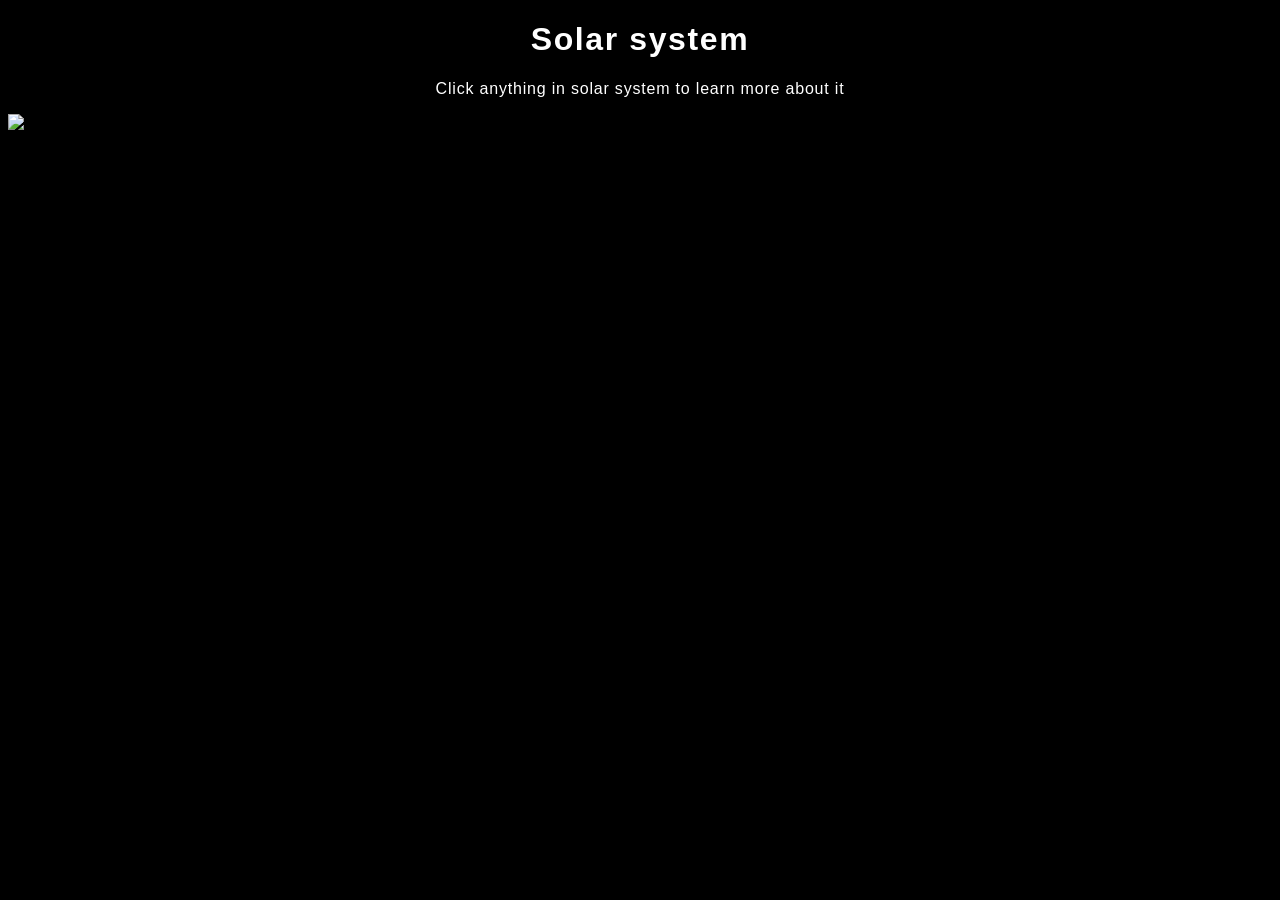
==== index.html @ 2ba59844 "added images to their respective pages" ====
<!DOCTYPE html>
<html lang="en">
<head>  
    <meta charset="UTF-8">
    <meta name="viewport" content="width=device-width, initial-scale=1.0">
    <title>Solar system</title>
    <link rel="stylesheet" href="styles.css">
    <link rel="icon" type="image/x-icon" href="image/favicon.ico">
</head>
<body>
    <h1>Solar system</h1>
    <p>Click anything in solar system to learn more about it</p>
    <img src="image/solar_system.png" alt="Map of the solar system" usemap="#solar-system" id="solar-system-img">

<map name="solar-system" id="solar-system">
    <area target="_self" alt="Sun" title="Sun" href="solar_system/sun.html" data-coords="1706,2096,1187" shape="circle">
    <area target="_self" alt="Earth" title="Earth" href="solar_system/earth.html" data-coords="3610,1429,245" shape="circle">
    <area target="_self" alt="Moon" title="Moon" href="solar_system/moon.html" data-coords="3948,1814,132" shape="circle">
    <area target="_self" alt="Jupiter" title="Jupiter" href="solar_system/jupiter.html" data-coords="4863,1354,557" shape="circle">
    <area target="_self" alt="Mercury" title="Mercury" href="solar_system/mercury.html" data-coords="3225,572,154" shape="circle">
    <area target="_self" alt="Venus" title="Venus" href="solar_system/venus.html" data-coords="3948,733,220" shape="circle">
    <area target="_self" alt="Mars" title="Mars" href="solar_system/mars.html" data-coords="3579,2600,199" shape="circle">
    <area target="_self" alt="Saturn" title="Saturn" href="solar_system/saturn.html" data-coords="4767,2563,410" shape="circle">
    <area target="_self" alt="Uranus" title="Uranus" href="solar_system/uranus.html" data-coords="3610,3399,312" shape="circle">
    <area target="_self" alt="Neptune" title="Neptune" href="solar_system/neptune.html" data-coords="4639,3488,302" shape="circle">
    <area target="_self" alt="Pluto" title="Pluto" href="solar_system/pluto.html" data-coords="5383,3296,110" shape="circle">
</map>

<script>
    (function () {
        var img = document.getElementById('solar-system-img');
        var areas = document.querySelectorAll('map#solar-system area');

        function scaleMap() {
            if (!img.naturalWidth) return;
            var scale = img.clientWidth / img.naturalWidth;
            areas.forEach(function (area) {
                var base = area.dataset.coords.split(',').map(Number);
                area.coords = base.map(function (n) { return Math.round(n * scale); }).join(',');
            });
        }

        if (img.complete) {
            scaleMap();
        } else {
            img.addEventListener('load', scaleMap);
        }
        window.addEventListener('resize', scaleMap);
    })();
</script>
</body>
---- styles.css ----
body {
    background-color: black;
    background-repeat:repeat;
    background-position: center;
    background-size: cover;
    
}
h1, h2, p {
    text-align: center;
    color: white;
    font-family: 'Orbitron', sans-serif;
    letter-spacing: 0.05em;
}

img {
    display: block;
    max-width: 100%;
    height: auto;
    margin: 1rem auto;
}
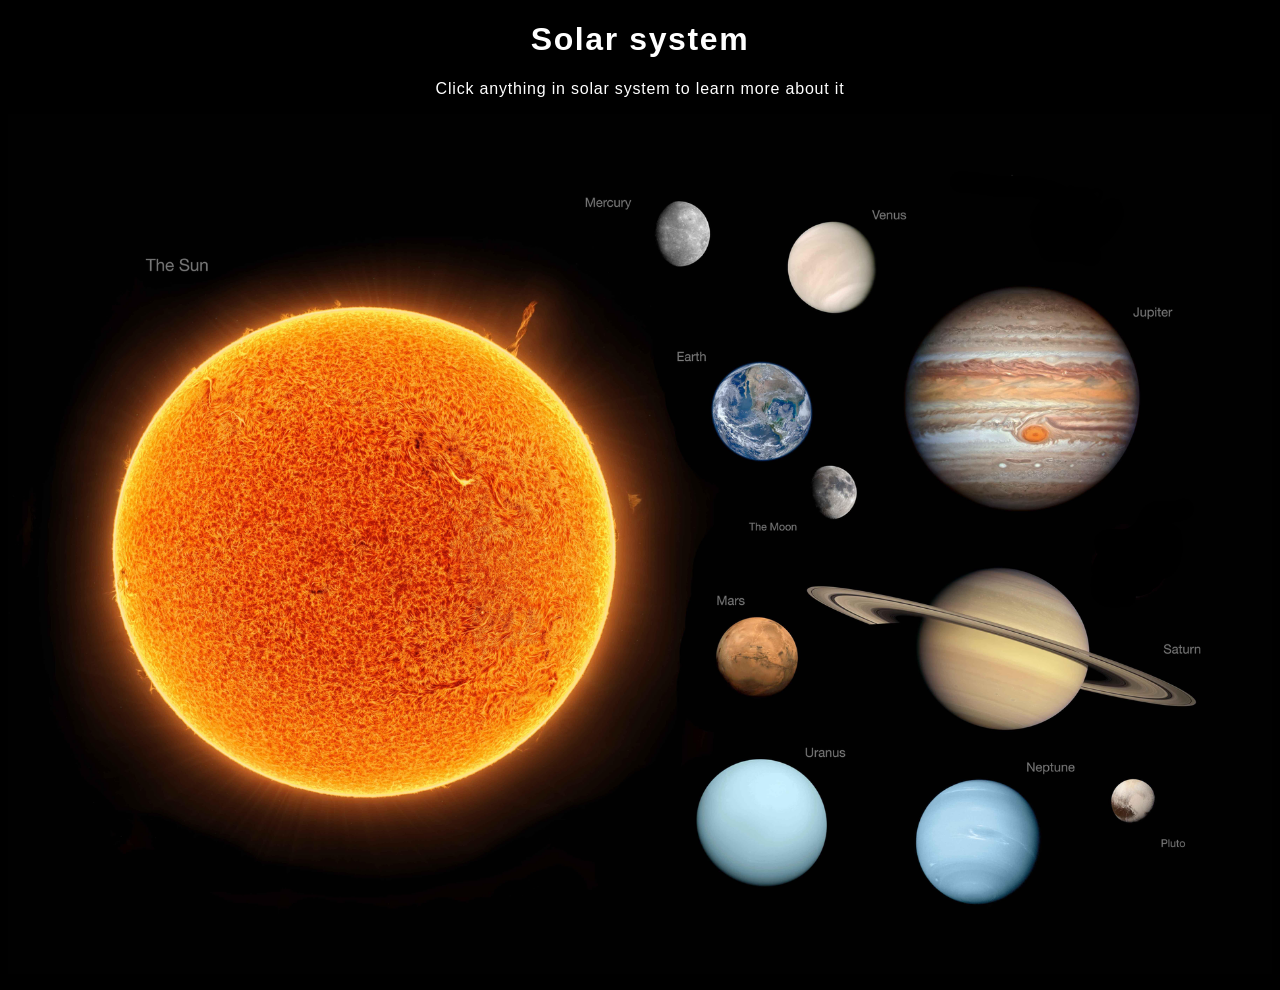
==== commit e0de1cb0: "changed planet image size, added home page button" ====
--- a/index.html
+++ b/index.html
@@ -13,17 +13,17 @@
     <img src="image/solar_system.png" alt="Map of the solar system" usemap="#solar-system" id="solar-system-img">
 
 <map name="solar-system" id="solar-system">
-    <area target="_self" alt="Sun" title="Sun" href="solar_system/sun.html" data-coords="1706,2096,1187" shape="circle">
-    <area target="_self" alt="Earth" title="Earth" href="solar_system/earth.html" data-coords="3610,1429,245" shape="circle">
-    <area target="_self" alt="Moon" title="Moon" href="solar_system/moon.html" data-coords="3948,1814,132" shape="circle">
-    <area target="_self" alt="Jupiter" title="Jupiter" href="solar_system/jupiter.html" data-coords="4863,1354,557" shape="circle">
-    <area target="_self" alt="Mercury" title="Mercury" href="solar_system/mercury.html" data-coords="3225,572,154" shape="circle">
-    <area target="_self" alt="Venus" title="Venus" href="solar_system/venus.html" data-coords="3948,733,220" shape="circle">
-    <area target="_self" alt="Mars" title="Mars" href="solar_system/mars.html" data-coords="3579,2600,199" shape="circle">
-    <area target="_self" alt="Saturn" title="Saturn" href="solar_system/saturn.html" data-coords="4767,2563,410" shape="circle">
-    <area target="_self" alt="Uranus" title="Uranus" href="solar_system/uranus.html" data-coords="3610,3399,312" shape="circle">
-    <area target="_self" alt="Neptune" title="Neptune" href="solar_system/neptune.html" data-coords="4639,3488,302" shape="circle">
-    <area target="_self" alt="Pluto" title="Pluto" href="solar_system/pluto.html" data-coords="5383,3296,110" shape="circle">
+    <area target="_self" alt="Sun" title="Sun" href="solar_system/sun.html" data-coords="541,664,376" shape="circle">
+    <area target="_self" alt="Earth" title="Earth" href="solar_system/earth.html" data-coords="1144,453,78" shape="circle">
+    <area target="_self" alt="Moon" title="Moon" href="solar_system/moon.html" data-coords="1251,575,42" shape="circle">
+    <area target="_self" alt="Jupiter" title="Jupiter" href="solar_system/jupiter.html" data-coords="1541,429,176" shape="circle">
+    <area target="_self" alt="Mercury" title="Mercury" href="solar_system/mercury.html" data-coords="1022,181,49" shape="circle">
+    <area target="_self" alt="Venus" title="Venus" href="solar_system/venus.html" data-coords="1251,232,70" shape="circle">
+    <area target="_self" alt="Mars" title="Mars" href="solar_system/mars.html" data-coords="1134,824,63" shape="circle">
+    <area target="_self" alt="Saturn" title="Saturn" href="solar_system/saturn.html" data-coords="1510,812,130" shape="circle">
+    <area target="_self" alt="Uranus" title="Uranus" href="solar_system/uranus.html" data-coords="1144,1077,99" shape="circle">
+    <area target="_self" alt="Neptune" title="Neptune" href="solar_system/neptune.html" data-coords="1470,1105,96" shape="circle">
+    <area target="_self" alt="Pluto" title="Pluto" href="solar_system/pluto.html" data-coords="1706,1044,35" shape="circle">
 </map>
 
 <script>
--- a/styles.css
+++ b/styles.css
@@ -19,3 +19,16 @@
     margin: 1rem auto;
 }
 
+img.planet {
+    width: 626px;
+    max-width: 100%;
+    aspect-ratio: 1 / 1;
+    height: auto;
+    object-fit: contain;
+}
+
+a {
+    text-align: left;
+    color: white;
+    font-family: 'Orbitron', sans-serif;
+}
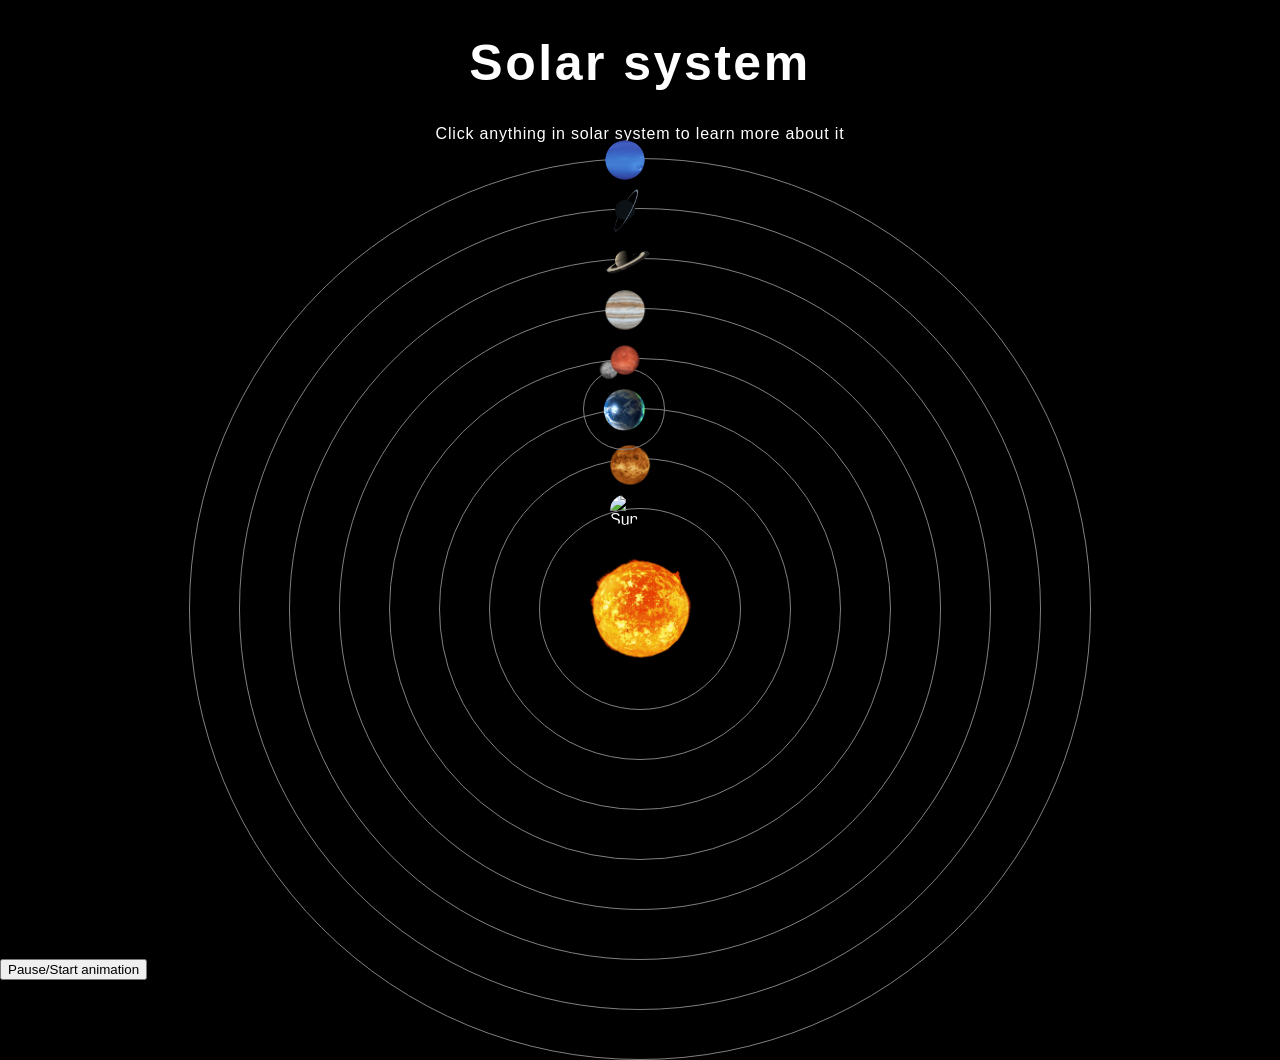
==== commit 13cca9c5: "index file now has solar system animation" ====
--- a/index.html
+++ b/index.html
@@ -10,42 +10,80 @@
 <body>
     <h1>Solar system</h1>
     <p>Click anything in solar system to learn more about it</p>
-    <img src="image/solar_system.png" alt="Map of the solar system" usemap="#solar-system" id="solar-system-img">
 
-<map name="solar-system" id="solar-system">
-    <area target="_self" alt="Sun" title="Sun" href="solar_system/sun.html" data-coords="541,664,376" shape="circle">
-    <area target="_self" alt="Earth" title="Earth" href="solar_system/earth.html" data-coords="1144,453,78" shape="circle">
-    <area target="_self" alt="Moon" title="Moon" href="solar_system/moon.html" data-coords="1251,575,42" shape="circle">
-    <area target="_self" alt="Jupiter" title="Jupiter" href="solar_system/jupiter.html" data-coords="1541,429,176" shape="circle">
-    <area target="_self" alt="Mercury" title="Mercury" href="solar_system/mercury.html" data-coords="1022,181,49" shape="circle">
-    <area target="_self" alt="Venus" title="Venus" href="solar_system/venus.html" data-coords="1251,232,70" shape="circle">
-    <area target="_self" alt="Mars" title="Mars" href="solar_system/mars.html" data-coords="1134,824,63" shape="circle">
-    <area target="_self" alt="Saturn" title="Saturn" href="solar_system/saturn.html" data-coords="1510,812,130" shape="circle">
-    <area target="_self" alt="Uranus" title="Uranus" href="solar_system/uranus.html" data-coords="1144,1077,99" shape="circle">
-    <area target="_self" alt="Neptune" title="Neptune" href="solar_system/neptune.html" data-coords="1470,1105,96" shape="circle">
-    <area target="_self" alt="Pluto" title="Pluto" href="solar_system/pluto.html" data-coords="1706,1044,35" shape="circle">
-</map>
+    <div class="solar-system">
 
-<script>
-    (function () {
-        var img = document.getElementById('solar-system-img');
-        var areas = document.querySelectorAll('map#solar-system area');
+        <div class="sun">
+            <a href="solar_system\sun.html">
+                <img src="image\animations\sun.webp" alt="Sun" class="sun">
+            </a>
+        </div>
 
-        function scaleMap() {
-            if (!img.naturalWidth) return;
-            var scale = img.clientWidth / img.naturalWidth;
-            areas.forEach(function (area) {
-                var base = area.dataset.coords.split(',').map(Number);
-                area.coords = base.map(function (n) { return Math.round(n * scale); }).join(',');
-            });
-        }
+        <div class="orbit mercury-orbit">
+            <a href="solar_system\mercury.html">
+                <img src="image\animations\mercury.webp" alt="Sun" class="index-planet" height="30px" width="30px">        
+            </a>
+        </div>
 
-        if (img.complete) {
-            scaleMap();
-        } else {
-            img.addEventListener('load', scaleMap);
-        }
-        window.addEventListener('resize', scaleMap);
-    })();
-</script>
+        <div class="orbit venus-orbit">
+            <a href="solar_system\venus.html">
+                <img src="image\animations\venus.webp" alt="Venus" class="index-planet"  height="55px" width="55px">        
+            </a>
+        </div>
+
+        <div class="orbit earth-orbit">
+            <a href="href="solar_system\earth.html">
+                <img src="image\animations\earth.webp" alt="Earth" class="index-planet" height="55px" width="55px">        
+            </a>
+
+            <div class="orbit moon-orbit">
+                <a href="solar_system\moon.html">
+                    <img src="image\animations\moon.webp" alt="Moon" class="index-planet" height="30px" width="30px">
+                </a>
+            </div>
+        </div>
+        
+        <div class="orbit mars-orbit">
+            <a href="solar_system\mars.html">
+                <img src="image\animations\mars.webp" alt="Mars" class="index-planet" height="55px" width="55px">        
+            </a>
+        </div>
+
+        <div class="orbit jupiter-orbit">
+            <a href="solar_system\jupiter.html">
+                <img src="image\animations\jupiter.webp" alt="Jupiter" class="index-planet" height="55px" width="55px">        
+            </a>
+        </div>
+
+        <div class="orbit saturn-orbit">
+            <a href="solar_system\saturn.html">
+                <img src="image\animations\saturn.webp" alt="Saturn" class="index-planet" height="55px" width="55px">        
+            </a>
+        </div>
+
+        <div class="orbit uranus-orbit">
+            <a href="solar_system\uranus.html">
+                <img src="image\animations\uranus.webp" alt="Uranus" class="index-planet" height="55px" width="55px">        
+            </a>
+        </div>
+
+        <div class="orbit neptune-orbit">
+            <a href="solar_system\neptune.html">
+                <img src="image\animations\neptune.webp" alt="Neptune" class="index-planet" height="55px" width="55px">
+            </a>
+        </div>
+
+    </div>
+
+    <script>
+        document.querySelectorAll('body > *').forEach((el, index) => {
+            el.style.setProperty('--i', index);
+        });
+    </script>
+    <button id="pause-btn">Pause/Start animation</button>
+    <script>
+        document.getElementById('pause-btn').addEventListener('click', () => {
+            document.querySelector('.solar-system').classList.toggle('paused');
+        });
+    </script>
 </body>
--- a/styles.css
+++ b/styles.css
@@ -2,14 +2,41 @@
     background-color: black;
     background-repeat:repeat;
     background-position: center;
-    background-size: cover;
-    
-}
-h1, h2, p {
+    background-size: cover;   
+    margin: 0;
+    overflow: hidden;
+}
+
+h2, p {
     text-align: center;
     color: white;
     font-family: 'Orbitron', sans-serif;
     letter-spacing: 0.05em;
+}
+
+h1 {
+    text-align: center;
+    color: white;
+    font-size: 50px;
+    font-family: 'Orbitron', sans-serif;
+    letter-spacing: 0.05em;
+}
+
+button.top {
+    font-family: 'Orbitron', sans-serif;
+    padding: 3px 3px;
+    font-size: 20px;
+    margin-top: 30px;
+    margin-left: 30px;
+}
+
+button.bottom {
+    display: block;
+    font-family: 'Orbitron', sans-serif;
+    padding: 3px 3px;
+    font-size: 20px;
+    margin-left: auto;
+    margin-right: auto;
 }
 
 img {
@@ -18,6 +45,7 @@
     height: auto;
     margin: 1rem auto;
 }
+
 
 img.planet {
     width: 626px;
@@ -25,10 +53,210 @@
     aspect-ratio: 1 / 1;
     height: auto;
     object-fit: contain;
+    opacity: 0;
+    animation: fade-in 1s ease-in forwards;
+
 }
 
 a {
     text-align: left;
     color: white;
     font-family: 'Orbitron', sans-serif;
+    text-decoration: none;
+}
+
+/*fade in animation for body*/
+body > * { /*selects direct child of body regardless of nametag */
+  opacity: 0;
+  animation: fade-in 0.8s ease-out forwards;
+  animation-delay: calc(var(--i) * 0.3s);
+}
+
+@keyframes fade-in {
+  from { opacity: 0; }
+  to   { opacity: 1; }
+}
+
+@keyframes orbit {
+    from {
+        transform: translate(-50%, -50%) rotate(0deg);
+    }
+
+    to {
+        transform: translate(-50%, -50%) rotate(360deg);
+    }
+}
+
+.paused .orbit {
+    animation-play-state: paused;
+}
+
+/* The area containing the whole solar system */
+.solar-system {
+    width: 800px;
+    height: 800px;
+    position: relative;
+    margin: auto;
+    top: 50px;
+
+}
+
+/* The Sun */
+img.sun{
+    width: 120px;
+    height: 120px;
+    border-radius: 50%;
+
+    position: absolute;
+    top: 48%;
+    left: 50%;
+    transform: translate(-50%, -50%);
+}
+
+/* Each orbit is a circle */
+.orbit {
+    position: absolute;
+    border: 1px solid gray;
+    border-radius: 50%; 
+    pointer-events: none;
+}
+
+.index-planet {
+    position: absolute;
+    border-radius: 50%;
+    left: 50%;
+    transform: translate(-50%, -50%);
+    pointer-events: auto;
+}
+
+/* Mercury's orbit */
+.mercury-orbit {
+    width: 200px;
+    height: 200px;
+    top: 50%;
+    left: 50%;
+    transform: translate(-50%, -50%);
+    
+    animation: orbit 4s linear infinite;
+}
+
+/* Venus' orbit */
+.venus-orbit {
+    width: 300px;
+    height: 300px;
+    top: 50%;
+    left: 50%;
+    transform: translate(-50%, -50%);
+
+    animation: orbit 7s linear infinite;
+}
+
+/* Earth's orbit */
+.earth-orbit {
+    width: 400px;
+    height: 400px;
+    top: 50%;
+    left: 50%;
+    transform: translate(-50%, -50%);
+    animation: orbit 10s linear infinite;
+}
+
+.moon-orbit {
+    width: 80px;
+    height: 80px;
+    top: 00;
+    left: 46%;
+    transform: translate(-50%, -50%);
+    animation: orbit 3s linear infinite;
+}
+
+
+/* Mars' orbit */
+.mars-orbit {
+    width: 500px;
+    height: 500px;
+    top: 50%;
+    left: 50%;
+    transform: translate(-50%, -50%);
+
+    animation: orbit 15s linear infinite;
+}
+
+/* Jupiter's orbit */
+.jupiter-orbit {
+    width: 600px;
+    height: 600px;
+    top: 50%;
+    left: 50%;
+    transform: translate(-50%, -50%);
+
+    animation: orbit 25s linear infinite;
+}
+
+/* Saturn's orbit */
+.saturn-orbit {
+    width: 700px;
+    height: 700px;
+    top: 50%;
+    left: 50%;
+    transform: translate(-50%, -50%);
+
+    animation: orbit 35s linear infinite;
+}
+
+.uranus-orbit {
+    width: 800px;
+    height: 800px;
+    top: 50%;
+    left: 50%;
+    transform: translate(-50%, -50%);
+
+    animation: orbit 15s linear infinite;
+}
+
+.neptune-orbit {
+    width: 900px;
+    height: 900px;
+    top: 50%;
+    left: 50%;
+    transform: translate(-50%, -50%);
+
+    animation: orbit 15s linear infinite;
+}
+/* Per-planet nudges: tune the px offset while watching in the browser
+   so the visible planet (not just the img box) sits on the ring. */
+.mercury-orbit img.index-planet {
+    transform: translate(-50%, -50%) translate(-15px, -15px);
+}
+
+.venus-orbit img.index-planet {
+    transform: translate(-50%, -50%) translate(-10px, -10px);
+}
+
+.earth-orbit img.index-planet {
+    transform: translate(-50%, -50%) translate(-15px, -15px);
+}
+
+.moon-orbit img.index-planet {
+    transform: translate(-50%, -50%) translate(-15px, -15px);
+}
+
+.mars-orbit img.index-planet {
+    transform: translate(-50%, -50%) translate(-15px, -15px);
+}
+
+.jupiter-orbit img.index-planet {
+    transform: translate(-50%, -50%) translate(-15px, -15px);
+}
+
+.saturn-orbit img.index-planet {
+    transform: translate(-50%, -50%) translate(-15px, -15px);
+}
+
+.uranus-orbit img.index-planet {
+    transform: translate(-50%, -50%) translate(-15px, -15px);
+}
+
+.neptune-orbit img.index-planet {
+    transform: translate(-50%, -50%) translate(-15px, -15px);
 }
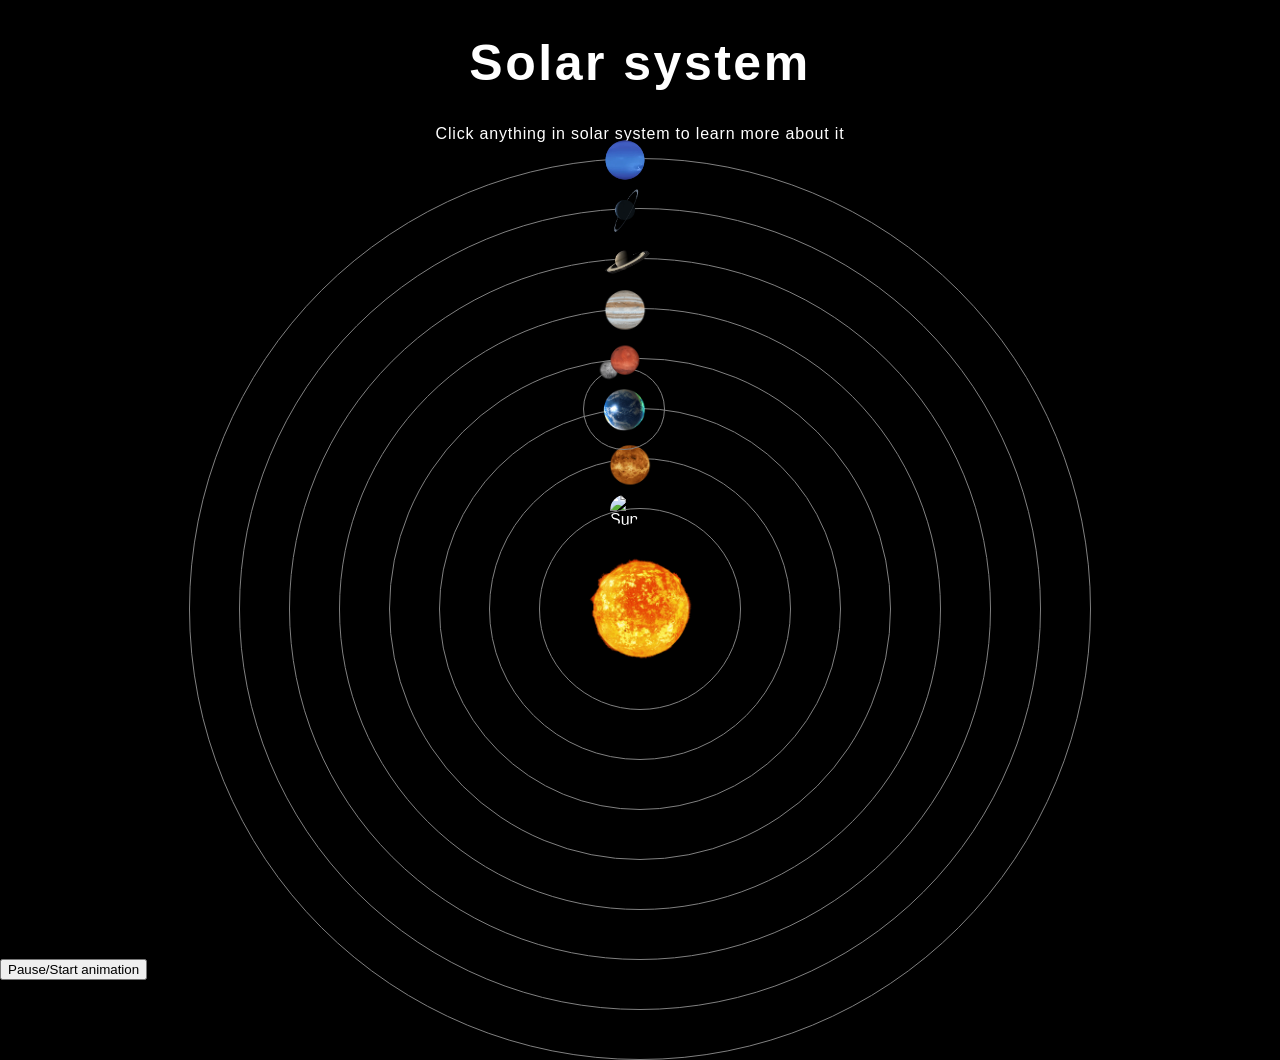
==== commit e303be30: "minor fix" ====
--- a/index.html
+++ b/index.html
@@ -32,7 +32,7 @@
         </div>
 
         <div class="orbit earth-orbit">
-            <a href="href="solar_system\earth.html">
+            <a href="solar_system\earth.html">
                 <img src="image\animations\earth.webp" alt="Earth" class="index-planet" height="55px" width="55px">        
             </a>
 
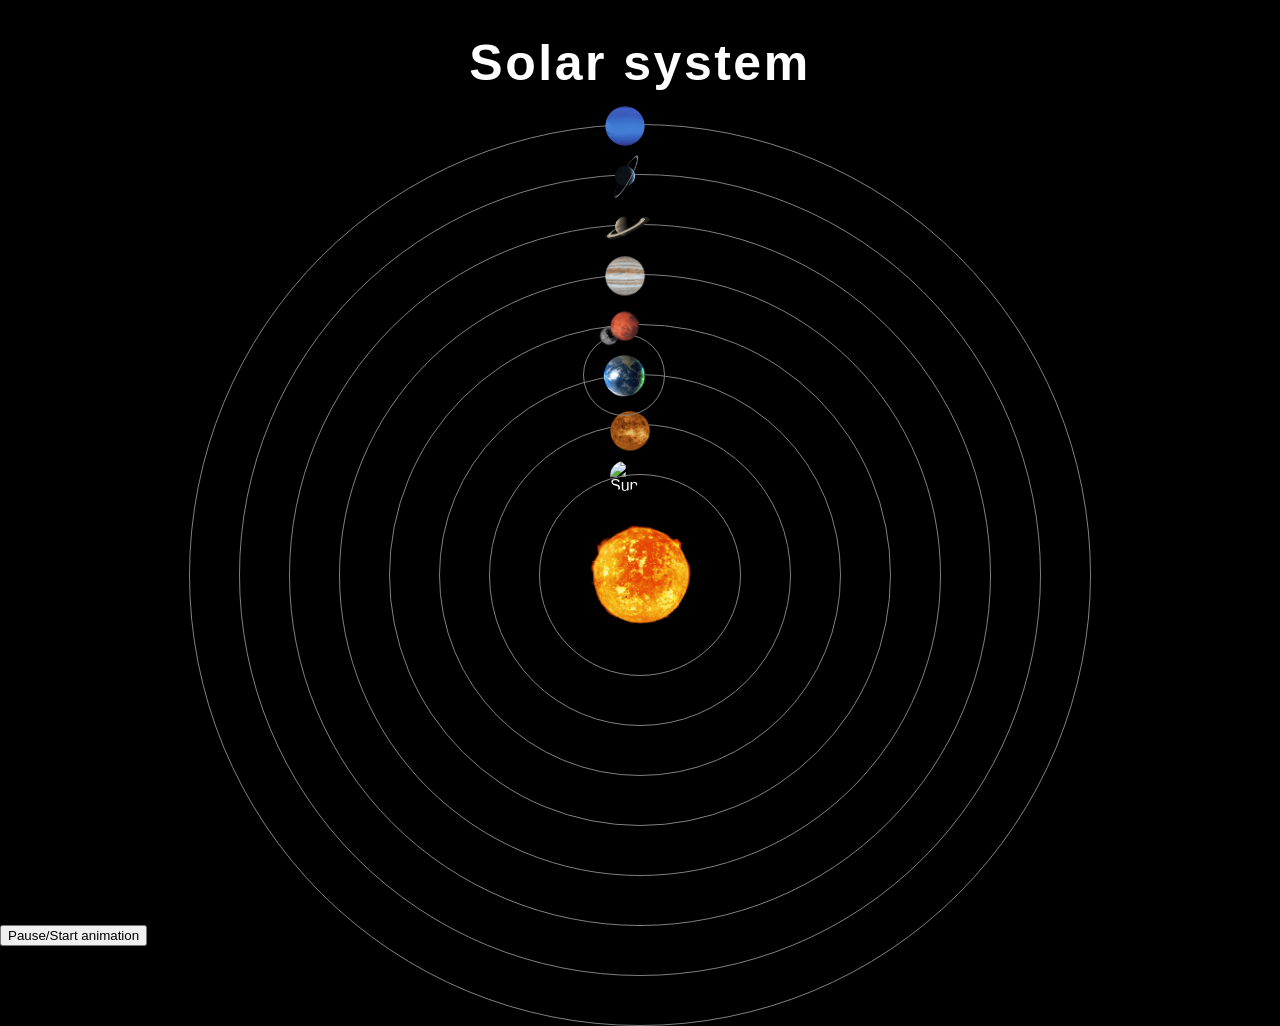
==== commit 4bac40b3: "added earth to planet weight calculator" ====
--- a/index.html
+++ b/index.html
@@ -9,7 +9,6 @@
 </head>
 <body>
     <h1>Solar system</h1>
-    <p>Click anything in solar system to learn more about it</p>
 
     <div class="solar-system">
 
@@ -74,16 +73,18 @@
         </div>
 
     </div>
-
+    <!-- fade in animation for all body -->
     <script>
         document.querySelectorAll('body > *').forEach((el, index) => {
             el.style.setProperty('--i', index);
         });
     </script>
     <button id="pause-btn">Pause/Start animation</button>
+    <!-- button script to pause orbit animation -->
     <script>
         document.getElementById('pause-btn').addEventListener('click', () => {
             document.querySelector('.solar-system').classList.toggle('paused');
         });
     </script>
+
 </body>
--- a/styles.css
+++ b/styles.css
@@ -4,7 +4,6 @@
     background-position: center;
     background-size: cover;   
     margin: 0;
-    overflow: hidden;
 }
 
 h2, p {
@@ -22,7 +21,13 @@
     letter-spacing: 0.05em;
 }
 
-button.top {
+label {
+    color: white;
+    font-family: 'Orbitron', sans-serif;
+    letter-spacing: 0.05em;
+}
+
+#home-btn-top {
     font-family: 'Orbitron', sans-serif;
     padding: 3px 3px;
     font-size: 20px;
@@ -30,13 +35,21 @@
     margin-left: 30px;
 }
 
-button.bottom {
+#home-btn-bottom {
     display: block;
     font-family: 'Orbitron', sans-serif;
     padding: 3px 3px;
     font-size: 20px;
     margin-left: auto;
     margin-right: auto;
+}
+
+#weight-calculator {
+    display: flex;
+    flex-direction: column;
+    align-items: center;
+    gap: 8px;
+    margin: 20px auto;
 }
 
 img {
@@ -65,6 +78,18 @@
     text-decoration: none;
 }
 
+/* Per-planet text colors */
+body.sun h1, body.sun h2, body.sun p { color: #FDB813; }
+body.mercury h1, body.mercury h2, body.mercury p { color: #8C7853; }
+body.venus h1, body.venus h2, body.venus p { color: #E8CDA5; }
+body.earth h1, body.earth h2, body.earth p { color: #2f8bc1; }
+body.moon h1, body.moon h2, body.moon p { color: #B8B8B8; }
+body.mars h1, body.mars h2, body.mars p { color: #C1440E; }
+body.jupiter h1, body.jupiter h2, body.jupiter p { color: #D9A26C; }
+body.saturn h1, body.saturn h2, body.saturn p { color: #E3C16F; }
+body.uranus h1, body.uranus h2, body.uranus p { color: #AFDBF5; }
+body.neptune h1, body.neptune h2, body.neptune p { color: #3E54E8; }
+
 /*fade in animation for body*/
 body > * { /*selects direct child of body regardless of nametag */
   opacity: 0;
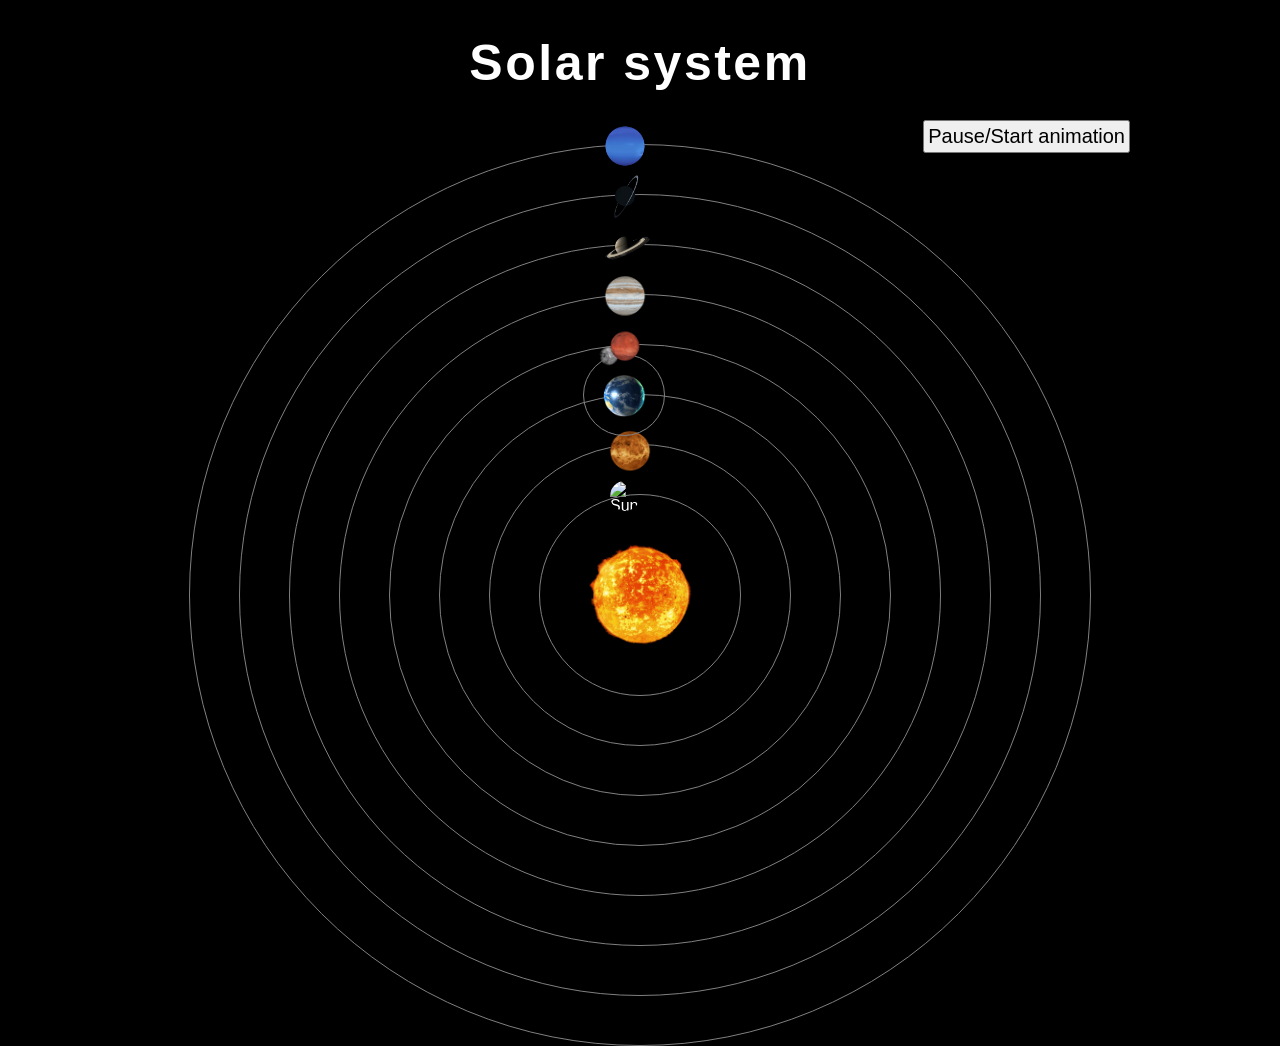
==== commit 80ad7023: "minor fixes" ====
--- a/index.html
+++ b/index.html
@@ -73,12 +73,6 @@
         </div>
 
     </div>
-    <!-- fade in animation for all body -->
-    <script>
-        document.querySelectorAll('body > *').forEach((el, index) => {
-            el.style.setProperty('--i', index);
-        });
-    </script>
     <button id="pause-btn">Pause/Start animation</button>
     <!-- button script to pause orbit animation -->
     <script>
--- a/styles.css
+++ b/styles.css
@@ -50,6 +50,15 @@
     align-items: center;
     gap: 8px;
     margin: 20px auto;
+}
+
+#pause-btn{
+    position: fixed;
+    top: 120px;
+    right: 150px;
+    font-family: 'Orbitron', sans-serif;
+    padding: 3px 3px;
+    font-size: 20px;
 }
 
 img {
@@ -79,27 +88,29 @@
 }
 
 /* Per-planet text colors */
-body.sun h1, body.sun h2, body.sun p { color: #FDB813; }
-body.mercury h1, body.mercury h2, body.mercury p { color: #8C7853; }
-body.venus h1, body.venus h2, body.venus p { color: #E8CDA5; }
-body.earth h1, body.earth h2, body.earth p { color: #2f8bc1; }
-body.moon h1, body.moon h2, body.moon p { color: #B8B8B8; }
-body.mars h1, body.mars h2, body.mars p { color: #C1440E; }
-body.jupiter h1, body.jupiter h2, body.jupiter p { color: #D9A26C; }
-body.saturn h1, body.saturn h2, body.saturn p { color: #E3C16F; }
-body.uranus h1, body.uranus h2, body.uranus p { color: #AFDBF5; }
-body.neptune h1, body.neptune h2, body.neptune p { color: #3E54E8; }
-
-/*fade in animation for body*/
-body > * { /*selects direct child of body regardless of nametag */
+body.sun h1, body.sun h2, body.sun p, body.sun label { color: #FDB813; }
+body.mercury h1, body.mercury h2, body.mercury p, body.mercury label { color: #e2c58e; }
+body.venus h1, body.venus h2, body.venus p, body.venus label { color: #E8CDA5; }
+body.earth h1, body.earth h2, body.earth p, body.earth label { color: #2f8bc1; }
+body.moon h1, body.moon h2, body.moon p, body.moon label { color: #B8B8B8; }
+body.mars h1, body.mars h2, body.mars p, body.mars label { color: #C1440E; }
+body.jupiter h1, body.jupiter h2, body.jupiter p, body.jupiter label { color: #D9A26C; }
+body.saturn h1, body.saturn h2, body.saturn p, body.saturn label { color: #e3cfa0; }
+body.uranus h1, body.uranus h2, body.uranus p, body.uranus label { color: #AFDBF5; }
+body.neptune h1, body.neptune h2, body.neptune p, body.neptune label { color: #3E54E8; }
+
+/*fade in animation for planet body*/
+body.sun > *, body.mercury > *, body.venus > *, body.earth > *,
+body.moon > *, body.mars > *, body.jupiter > *, body.saturn > *,
+body.uranus > *, body.neptune > * { /*selects direct child of body regardless of nametag */
   opacity: 0;
   animation: fade-in 0.8s ease-out forwards;
   animation-delay: calc(var(--i) * 0.3s);
 }
 
 @keyframes fade-in {
-  from { opacity: 0; }
-  to   { opacity: 1; }
+  from {transform: translateY(-30px); opacity: 0; }
+  to   {transform: translateY(0); opacity: 1; }
 }
 
 @keyframes orbit {
@@ -122,7 +133,7 @@
     height: 800px;
     position: relative;
     margin: auto;
-    top: 50px;
+    top: 70px;
 
 }
 
@@ -136,8 +147,11 @@
     top: 48%;
     left: 50%;
     transform: translate(-50%, -50%);
-}
-
+    transition: 0.2s ease;
+}
+img.sun:hover{
+    transform: translate(-50%, -50%) scale(1.3);
+}
 /* Each orbit is a circle */
 .orbit {
     position: absolute;
@@ -154,6 +168,10 @@
     pointer-events: auto;
 }
 
+img.index-planet{
+    transition: 0.2s ease;
+}
+
 /* Mercury's orbit */
 .mercury-orbit {
     width: 200px;
@@ -192,7 +210,7 @@
     top: 00;
     left: 46%;
     transform: translate(-50%, -50%);
-    animation: orbit 3s linear infinite;
+    animation: orbit 2s linear infinite;
 }
 
 
@@ -215,7 +233,7 @@
     left: 50%;
     transform: translate(-50%, -50%);
 
-    animation: orbit 25s linear infinite;
+    animation: orbit 20s linear infinite;
 }
 
 /* Saturn's orbit */
@@ -226,7 +244,7 @@
     left: 50%;
     transform: translate(-50%, -50%);
 
-    animation: orbit 35s linear infinite;
+    animation: orbit 30s linear infinite;
 }
 
 .uranus-orbit {
@@ -236,7 +254,7 @@
     left: 50%;
     transform: translate(-50%, -50%);
 
-    animation: orbit 15s linear infinite;
+    animation: orbit 40s linear infinite;
 }
 
 .neptune-orbit {
@@ -246,7 +264,7 @@
     left: 50%;
     transform: translate(-50%, -50%);
 
-    animation: orbit 15s linear infinite;
+    animation: orbit 50s linear infinite;
 }
 /* Per-planet nudges: tune the px offset while watching in the browser
    so the visible planet (not just the img box) sits on the ring. */
@@ -254,34 +272,70 @@
     transform: translate(-50%, -50%) translate(-15px, -15px);
 }
 
+.mercury-orbit img.index-planet:hover {
+    transform: translate(-50%, -50%) translate(-15px, -15px) scale(1.7);
+}
+
 .venus-orbit img.index-planet {
     transform: translate(-50%, -50%) translate(-10px, -10px);
 }
 
+.venus-orbit img.index-planet:hover {
+    transform: translate(-50%, -50%) translate(-10px, -10px) scale(1.7);
+}
+
 .earth-orbit img.index-planet {
     transform: translate(-50%, -50%) translate(-15px, -15px);
 }
 
+.earth-orbit img.index-planet:hover {
+    transform: translate(-50%, -50%) translate(-15px, -15px) scale(1.7);
+}
+
 .moon-orbit img.index-planet {
     transform: translate(-50%, -50%) translate(-15px, -15px);
 }
 
+.moon-orbit img.index-planet:hover {
+    transform: translate(-50%, -50%) translate(-15px, -15px) scale(1.7);
+}
+
 .mars-orbit img.index-planet {
     transform: translate(-50%, -50%) translate(-15px, -15px);
 }
 
+.mars-orbit img.index-planet:hover {
+    transform: translate(-50%, -50%) translate(-15px, -15px) scale(1.7);
+}
+
 .jupiter-orbit img.index-planet {
     transform: translate(-50%, -50%) translate(-15px, -15px);
 }
 
+.jupiter-orbit img.index-planet:hover {
+    transform: translate(-50%, -50%) translate(-15px, -15px) scale(1.7);
+}
+
 .saturn-orbit img.index-planet {
     transform: translate(-50%, -50%) translate(-15px, -15px);
 }
 
+.saturn-orbit img.index-planet:hover {
+    transform: translate(-50%, -50%) translate(-15px, -15px) scale(1.7);
+}
+
 .uranus-orbit img.index-planet {
     transform: translate(-50%, -50%) translate(-15px, -15px);
 }
 
+.uranus-orbit img.index-planet:hover {
+    transform: translate(-50%, -50%) translate(-15px, -15px) scale(1.7);
+}
+
 .neptune-orbit img.index-planet {
     transform: translate(-50%, -50%) translate(-15px, -15px);
+}
+
+.neptune-orbit img.index-planet:hover {
+    transform: translate(-50%, -50%) translate(-15px, -15px) scale(1.7);
 }
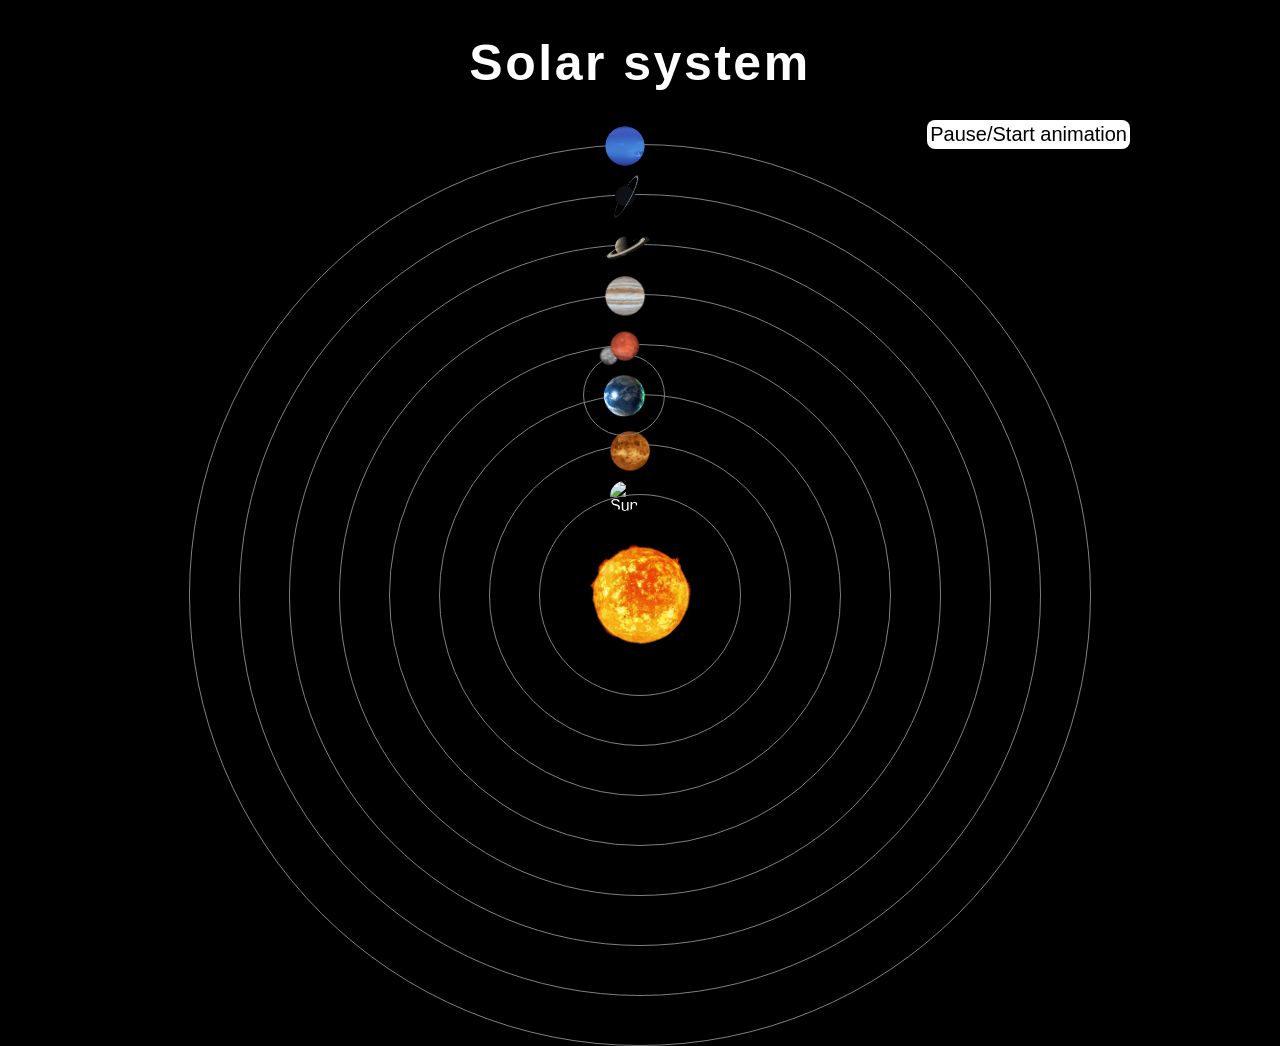
==== commit 85ef7d11: "added button hover styling and additional image of the planet under weight calculator" ====
--- a/index.html
+++ b/index.html
@@ -7,7 +7,7 @@
     <link rel="stylesheet" href="styles.css">
     <link rel="icon" type="image/x-icon" href="image/favicon.ico">
 </head>
-<body>
+<body class="no-scroll">
     <h1>Solar system</h1>
 
     <div class="solar-system">
--- a/styles.css
+++ b/styles.css
@@ -6,7 +6,7 @@
     margin: 0;
 }
 
-h2, p {
+h2, h3, p {
     text-align: center;
     color: white;
     font-family: 'Orbitron', sans-serif;
@@ -28,7 +28,6 @@
 }
 
 #home-btn-top {
-    font-family: 'Orbitron', sans-serif;
     padding: 3px 3px;
     font-size: 20px;
     margin-top: 30px;
@@ -37,7 +36,6 @@
 
 #home-btn-bottom {
     display: block;
-    font-family: 'Orbitron', sans-serif;
     padding: 3px 3px;
     font-size: 20px;
     margin-left: auto;
@@ -56,10 +54,37 @@
     position: fixed;
     top: 120px;
     right: 150px;
-    font-family: 'Orbitron', sans-serif;
     padding: 3px 3px;
     font-size: 20px;
 }
+
+button {
+    background-color: #ffffff;
+    transition: background-color 0.4s, color 0.4s;
+    border: none;
+    border-radius: 8px;
+}
+
+button:hover {
+    background-color: var(--accent, #ffffff);
+    color: #ffffff;
+}
+
+#pause-btn:hover {
+    background-color: #dadada;
+    color: #000000;
+}
+/* Planet colors used for button hover */
+body.mercury { --accent: #e2c58e; }
+body.venus   { --accent: #E8CDA5; }
+body.earth   { --accent: #2f8bc1; }
+body.moon    { --accent: #B8B8B8; }
+body.mars    { --accent: #C1440E; }
+body.jupiter { --accent: #D9A26C; }
+body.saturn  { --accent: #e3cfa0; }
+body.uranus  { --accent: #AFDBF5; }
+body.neptune { --accent: #3E54E8; }
+body.sun     { --accent: #FDB813; }
 
 img {
     display: block;
@@ -88,16 +113,16 @@
 }
 
 /* Per-planet text colors */
-body.sun h1, body.sun h2, body.sun p, body.sun label { color: #FDB813; }
-body.mercury h1, body.mercury h2, body.mercury p, body.mercury label { color: #e2c58e; }
-body.venus h1, body.venus h2, body.venus p, body.venus label { color: #E8CDA5; }
-body.earth h1, body.earth h2, body.earth p, body.earth label { color: #2f8bc1; }
-body.moon h1, body.moon h2, body.moon p, body.moon label { color: #B8B8B8; }
-body.mars h1, body.mars h2, body.mars p, body.mars label { color: #C1440E; }
-body.jupiter h1, body.jupiter h2, body.jupiter p, body.jupiter label { color: #D9A26C; }
-body.saturn h1, body.saturn h2, body.saturn p, body.saturn label { color: #e3cfa0; }
-body.uranus h1, body.uranus h2, body.uranus p, body.uranus label { color: #AFDBF5; }
-body.neptune h1, body.neptune h2, body.neptune p, body.neptune label { color: #3E54E8; }
+body.sun h1, body.sun h2, body.sun h3, body.sun p, body.sun label, body.sun ul, body.sun{ color: #FDB813; }
+body.mercury h1, body.mercury h2, body.mercury h3, body.mercury p, body.mercury label, body.mercury ul, body.mercury{ color: #e2c58e; }
+body.venus h1, body.venus h2, body.venus h3, body.venus p, body.venus label, body.venus ul, body.venus{ color: #E8CDA5; }
+body.earth h1, body.earth h2, body.earth h3, body.earth p, body.earth label, body.earth ul, body.earth{ color: #2f8bc1; }
+body.moon h1, body.moon h2, body.moon h3, body.moon p, body.moon label, body.moon ul, body.moon{ color: #B8B8B8; }
+body.mars h1, body.mars h2, body.mars h3, body.mars p, body.mars label, body.mars ul, body.mars{ color: #C1440E; }
+body.jupiter h1, body.jupiter h2, body.jupiter h3, body.jupiter p, body.jupiter label, body.jupiter ul, body.jupiter{ color: #D9A26C; }
+body.saturn h1, body.saturn h2, body.saturn h3, body.saturn p, body.saturn label, body.saturn ul, body.saturn{ color: #e3cfa0; }
+body.uranus h1, body.uranus h2, body.uranus h3, body.uranus p, body.uranus label, body.uranus ul, body.uranus{ color: #AFDBF5; }
+body.neptune h1, body.neptune h2, body.neptune h3, body.neptune p, body.neptune label, body.neptune ul, body.neptune{ color: #3E54E8; }
 
 /*fade in animation for planet body*/
 body.sun > *, body.mercury > *, body.venus > *, body.earth > *,
@@ -338,4 +363,23 @@
 
 .neptune-orbit img.index-planet:hover {
     transform: translate(-50%, -50%) translate(-15px, -15px) scale(1.7);
-}+}
+
+
+body.no-scroll {
+    overflow: hidden;
+}
+
+ul.fun-facts {
+    font-family: 'Orbitron', sans-serif;
+    letter-spacing: 0.05em;
+    text-align: center;
+    list-style-position: inside;
+    padding: 0 1rem;
+    max-width: 900px;
+    margin: 0 auto 1.5rem;
+}
+
+ul.fun-facts li {
+    margin-bottom: 0.8rem;
+}
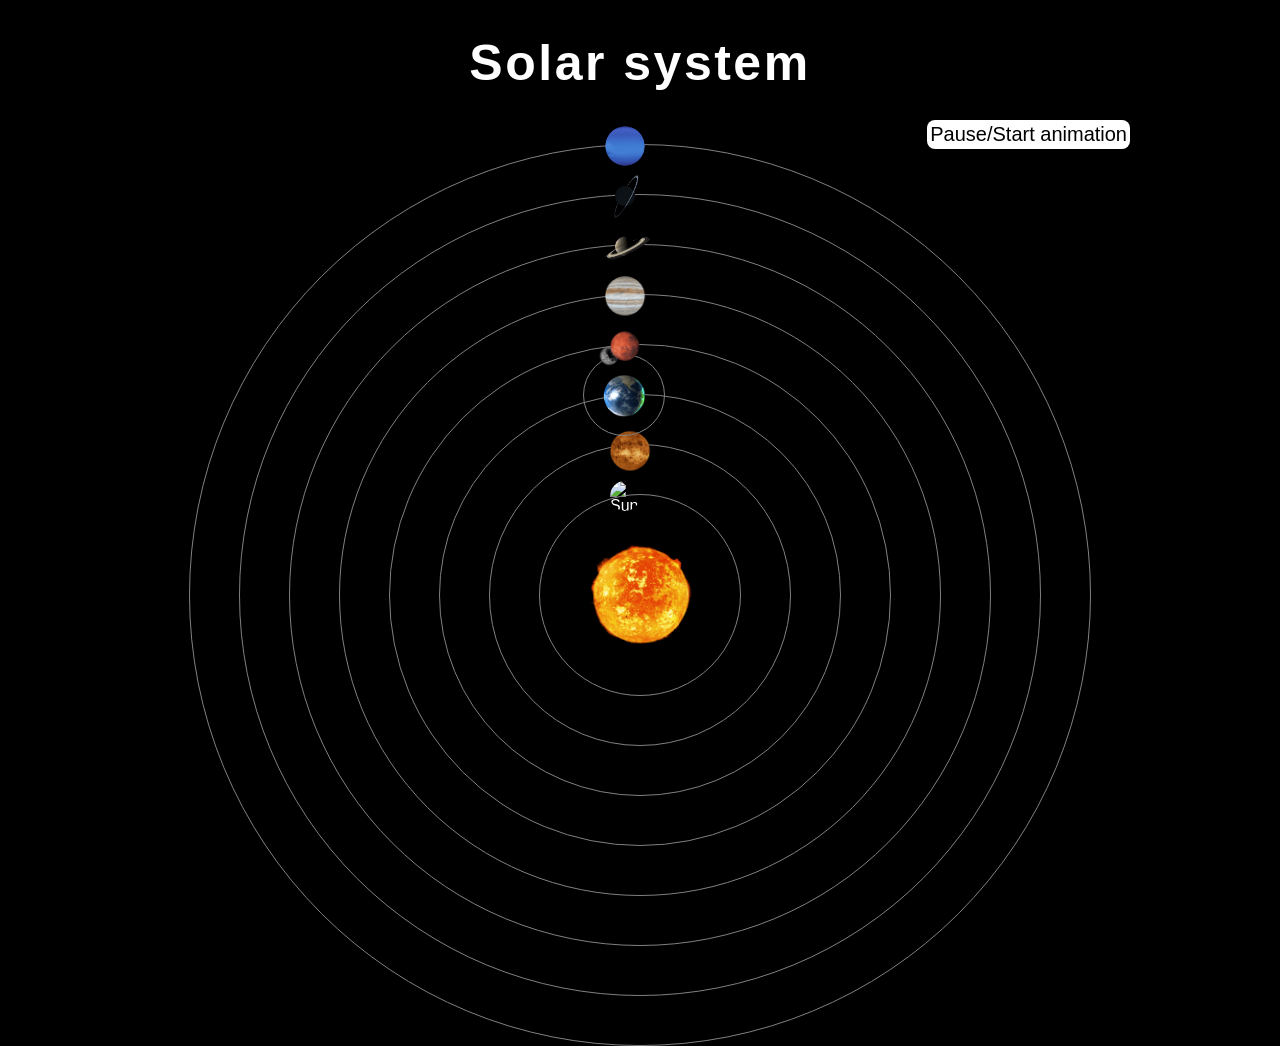
==== commit ae93c0e6: "moon page href fix, redundunt styles for planets removed" ====
--- a/index.html
+++ b/index.html
@@ -26,7 +26,7 @@
 
         <div class="orbit venus-orbit">
             <a href="solar_system\venus.html">
-                <img src="image\animations\venus.webp" alt="Venus" class="index-planet"  height="55px" width="55px">        
+                <img src="image\animations\venus.webp" alt="Venus" class="index-planet"  height="55px" width="55px">    
             </a>
         </div>
 
--- a/styles.css
+++ b/styles.css
@@ -174,9 +174,7 @@
     transform: translate(-50%, -50%);
     transition: 0.2s ease;
 }
-img.sun:hover{
-    transform: translate(-50%, -50%) scale(1.3);
-}
+
 /* Each orbit is a circle */
 .orbit {
     position: absolute;
@@ -291,13 +289,12 @@
 
     animation: orbit 50s linear infinite;
 }
-/* Per-planet nudges: tune the px offset while watching in the browser
-   so the visible planet (not just the img box) sits on the ring. */
-.mercury-orbit img.index-planet {
+
+img.index-planet {
     transform: translate(-50%, -50%) translate(-15px, -15px);
 }
 
-.mercury-orbit img.index-planet:hover {
+.orbit img.index-planet:hover {
     transform: translate(-50%, -50%) translate(-15px, -15px) scale(1.7);
 }
 
@@ -305,66 +302,9 @@
     transform: translate(-50%, -50%) translate(-10px, -10px);
 }
 
-.venus-orbit img.index-planet:hover {
-    transform: translate(-50%, -50%) translate(-10px, -10px) scale(1.7);
-}
-
-.earth-orbit img.index-planet {
-    transform: translate(-50%, -50%) translate(-15px, -15px);
-}
-
-.earth-orbit img.index-planet:hover {
-    transform: translate(-50%, -50%) translate(-15px, -15px) scale(1.7);
-}
-
-.moon-orbit img.index-planet {
-    transform: translate(-50%, -50%) translate(-15px, -15px);
-}
-
-.moon-orbit img.index-planet:hover {
-    transform: translate(-50%, -50%) translate(-15px, -15px) scale(1.7);
-}
-
-.mars-orbit img.index-planet {
-    transform: translate(-50%, -50%) translate(-15px, -15px);
-}
-
-.mars-orbit img.index-planet:hover {
-    transform: translate(-50%, -50%) translate(-15px, -15px) scale(1.7);
-}
-
-.jupiter-orbit img.index-planet {
-    transform: translate(-50%, -50%) translate(-15px, -15px);
-}
-
-.jupiter-orbit img.index-planet:hover {
-    transform: translate(-50%, -50%) translate(-15px, -15px) scale(1.7);
-}
-
-.saturn-orbit img.index-planet {
-    transform: translate(-50%, -50%) translate(-15px, -15px);
-}
-
-.saturn-orbit img.index-planet:hover {
-    transform: translate(-50%, -50%) translate(-15px, -15px) scale(1.7);
-}
-
-.uranus-orbit img.index-planet {
-    transform: translate(-50%, -50%) translate(-15px, -15px);
-}
-
-.uranus-orbit img.index-planet:hover {
-    transform: translate(-50%, -50%) translate(-15px, -15px) scale(1.7);
-}
-
-.neptune-orbit img.index-planet {
-    transform: translate(-50%, -50%) translate(-15px, -15px);
-}
-
-.neptune-orbit img.index-planet:hover {
-    transform: translate(-50%, -50%) translate(-15px, -15px) scale(1.7);
-}
-
+img.sun:hover{
+    transform: translate(-50%, -50%) scale(1.3);
+}
 
 body.no-scroll {
     overflow: hidden;
